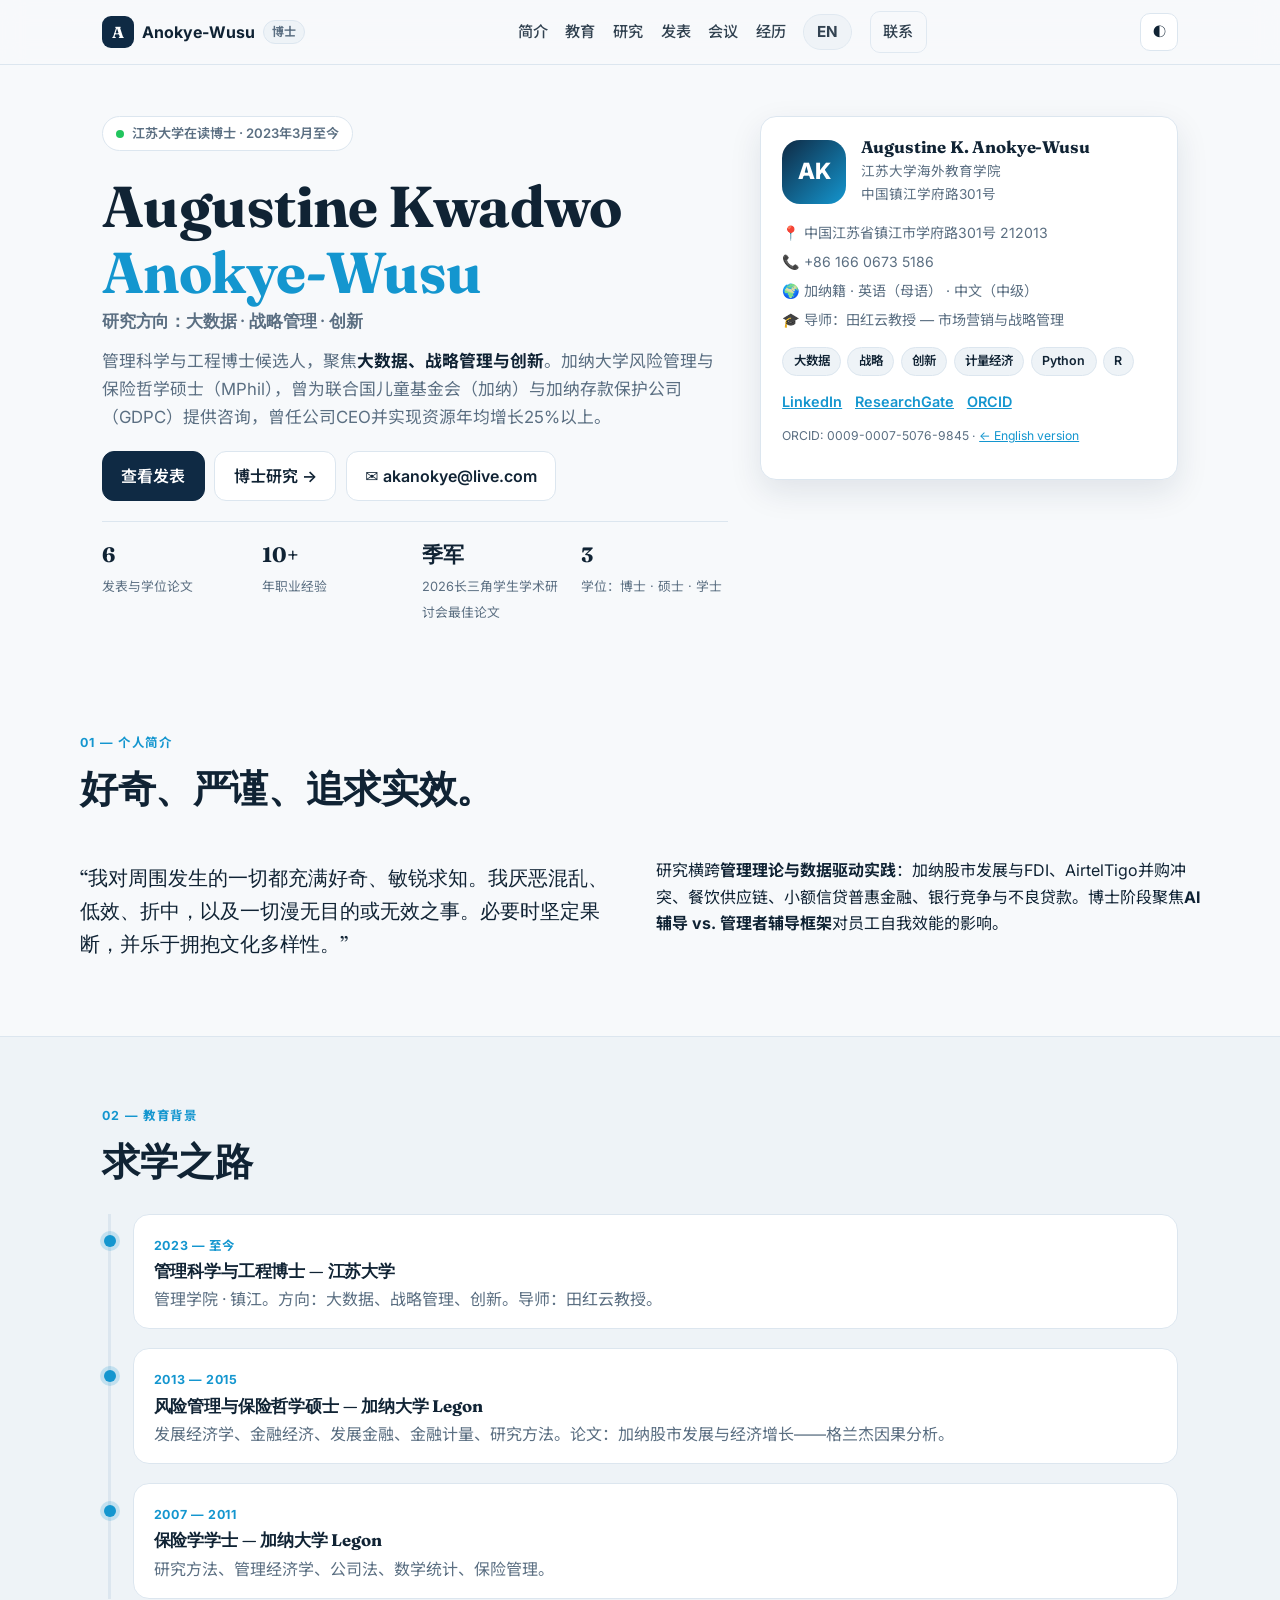
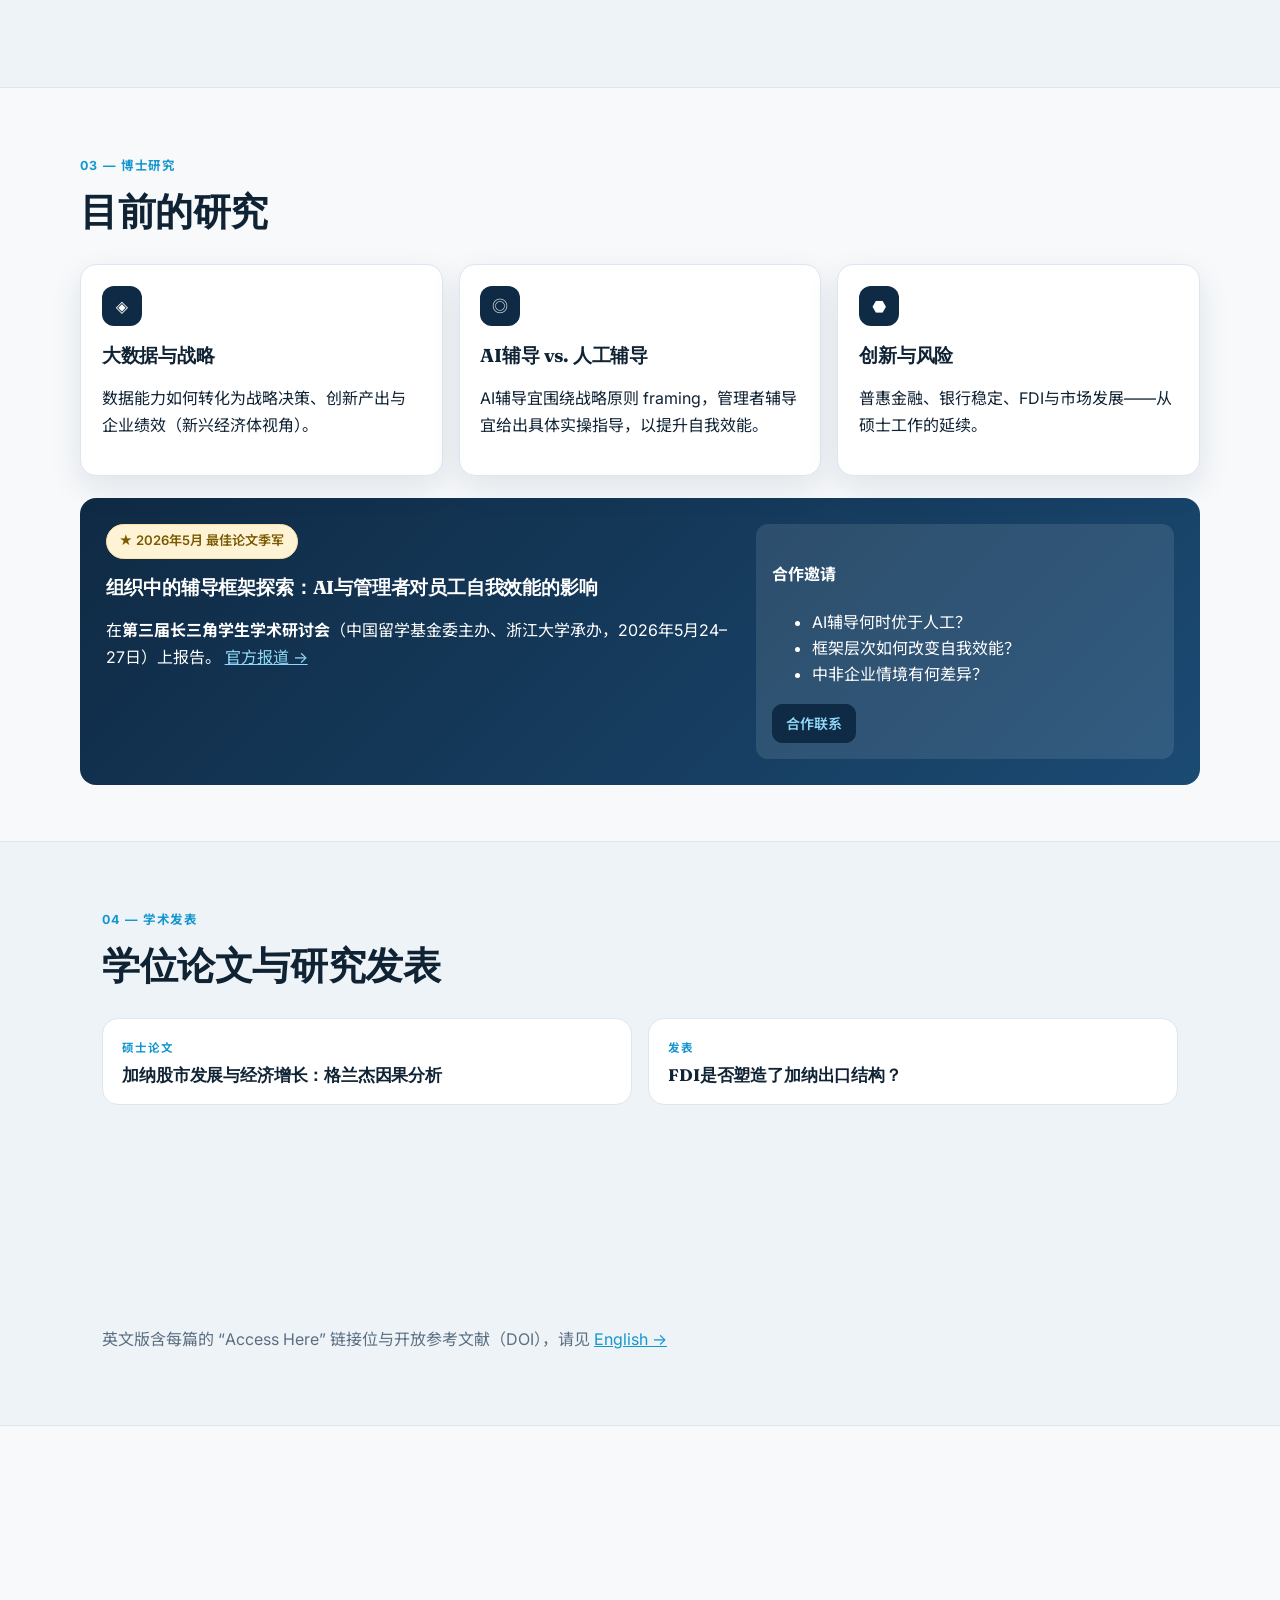
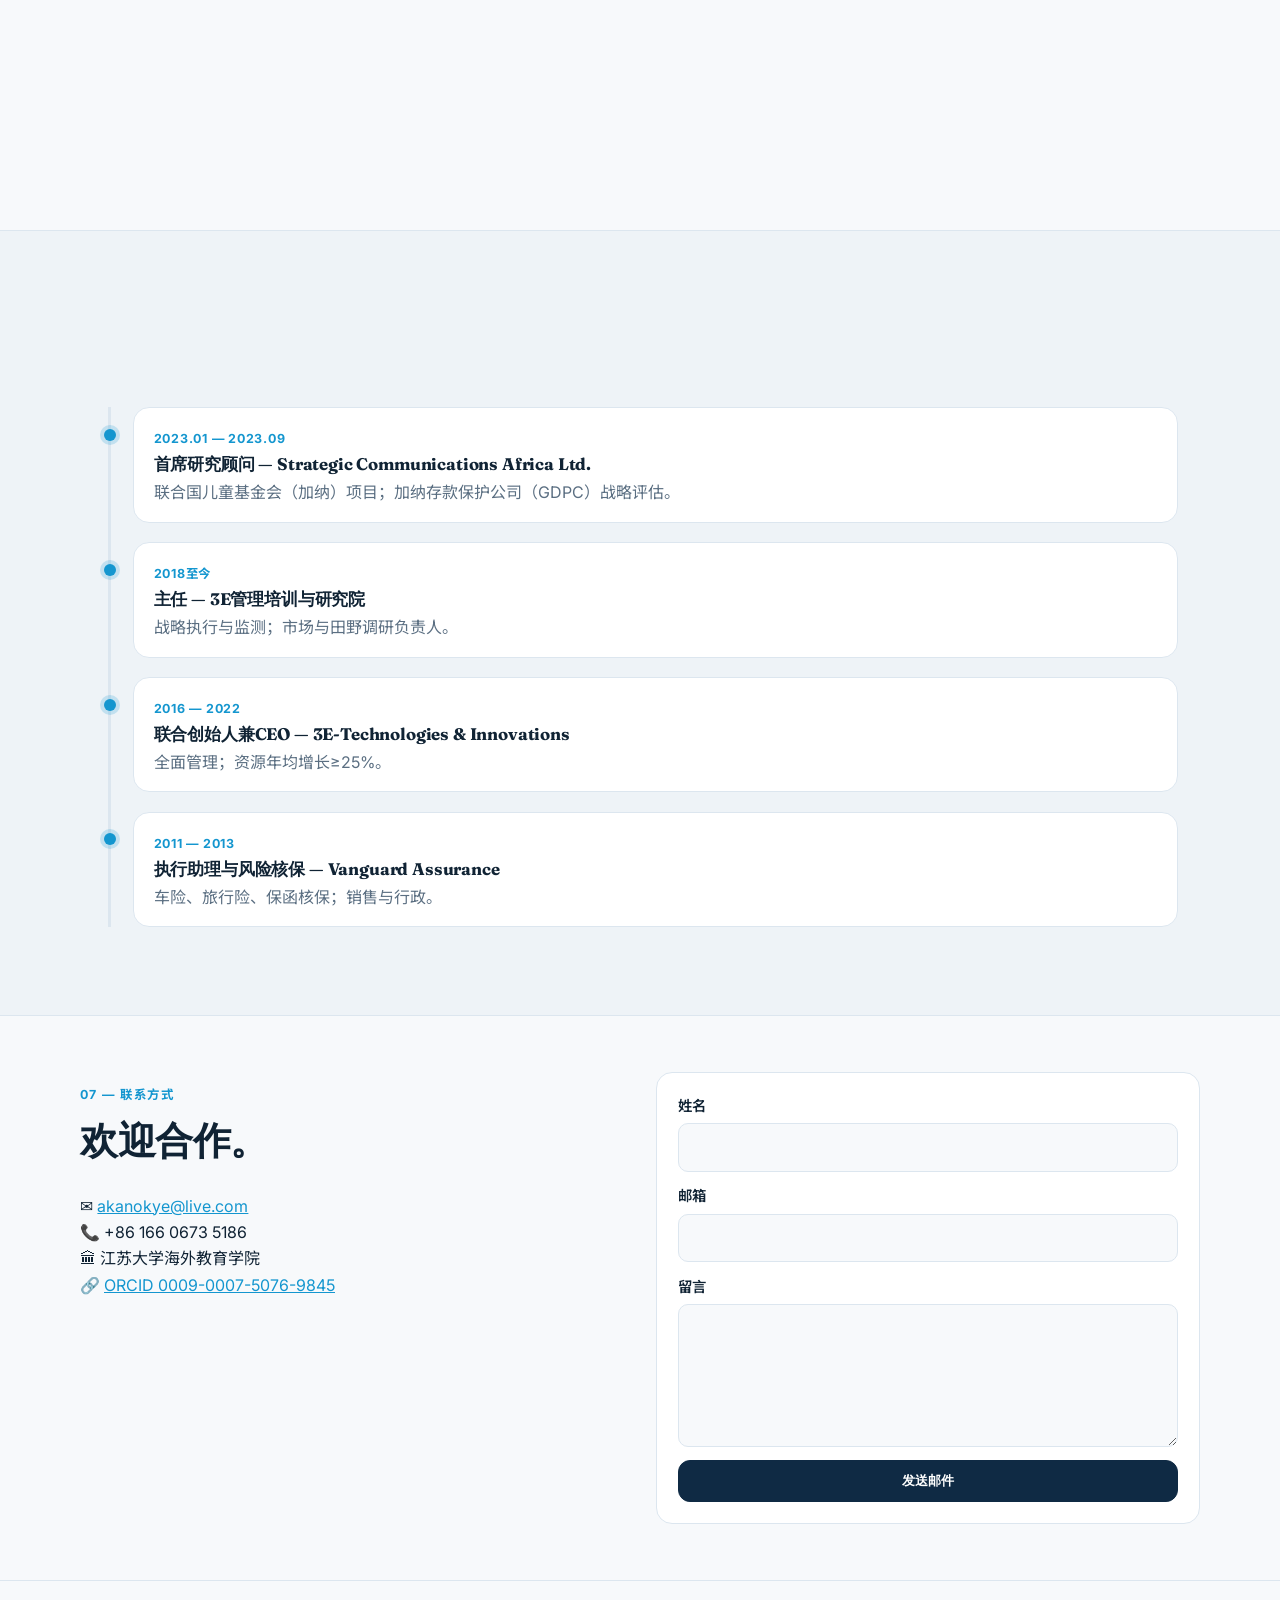
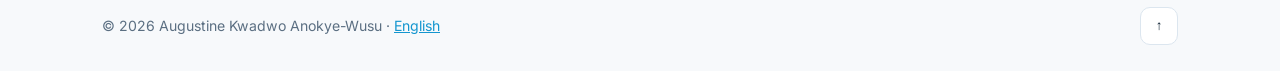
==== zh.html @ 836b4577 "Initial academic site: EN + Chinese, GitHub Pages ready" ====
<!DOCTYPE html>
<html lang="zh-CN" data-theme="light">
<head>
  <meta charset="UTF-8" />
  <meta name="viewport" content="width=device-width, initial-scale=1.0" />
  <title>Augustine Kwadwo Anokye-Wusu | 管理科学与工程博士</title>
  <meta name="description" content="江苏大学管理科学与工程博士候选人 Augustine Kwadwo Anokye-Wusu 学术主页：大数据、战略管理与创新。" />
  <link rel="preconnect" href="https://fonts.googleapis.com">
  <link rel="preconnect" href="https://fonts.gstatic.com" crossorigin>
  <link href="https://fonts.googleapis.com/css2?family=Fraunces:opsz,wght@9..144,500;9..144,600;9..144,700&family=Inter:wght@400;500;600;700&family=Noto+Sans+SC:wght@400;500;700&display=swap" rel="stylesheet">
  <link rel="stylesheet" href="css/style.css" />
  <style>body{font-family:'Inter','Noto Sans SC',system-ui,sans-serif}</style>
</head>
<body>
  <div class="scroll-progress" id="scrollProgress"></div>
  <header class="nav"><div class="container nav-inner">
    <a href="index.html" class="brand"><span class="brand-mark">A</span> Anokye-Wusu <em>博士</em></a>
    <nav class="nav-links" id="navLinks">
      <a href="#about">简介</a><a href="#education">教育</a><a href="#research">研究</a>
      <a href="#publications">发表</a><a href="#conferences">会议</a><a href="#experience">经历</a>
      <a href="index.html" class="lang-switch">EN</a>
      <a href="#contact" class="btn btn-sm">联系</a>
    </nav>
    <div class="nav-actions"><button id="themeToggle" class="icon-btn">◐</button><button id="menuBtn" class="icon-btn menu-btn">☰</button></div>
  </div></header>
  <main>
    <section class="hero container">
      <div class="hero-text reveal visible">
        <span class="pill"><span class="dot"></span> 江苏大学在读博士 · 2023年3月至今</span>
        <h1>Augustine Kwadwo <span class="accent">Anokye-Wusu</span></h1>
        <h2 class="typed-line">研究方向：大数据 · 战略管理 · 创新</h2>
        <p class="lead">管理科学与工程博士候选人，聚焦<strong>大数据、战略管理与创新</strong>。加纳大学风险管理与保险哲学硕士（MPhil），曾为联合国儿童基金会（加纳）与加纳存款保护公司（GDPC）提供咨询，曾任公司CEO并实现资源年均增长25%以上。</p>
        <div class="hero-cta">
          <a href="#publications" class="btn btn-primary">查看发表</a>
          <a href="#research" class="btn btn-ghost">博士研究 →</a>
          <a href="mailto:akanokye@live.com" class="btn btn-ghost">✉ akanokye@live.com</a>
        </div>
        <div class="hero-stats">
          <div><strong>6</strong><span>发表与学位论文</span></div>
          <div><strong>10+</strong><span>年职业经验</span></div>
          <div><strong>季军</strong><span>2026长三角学生学术研讨会最佳论文</span></div>
          <div><strong>3</strong><span>学位：博士 · 硕士 · 学士</span></div>
        </div>
      </div>
      <div class="hero-card reveal visible">
        <div class="profile-top">
          <div class="avatar photo-avatar"><img src="assets/profile.jpg" alt="Augustine" onerror="this.style.display='none'"><span>AK</span></div>
          <div><h3>Augustine K. Anokye-Wusu</h3><p>江苏大学海外教育学院<br>中国镇江学府路301号</p></div>
        </div>
        <ul class="profile-list">
          <li>📍 中国江苏省镇江市学府路301号 212013</li>
          <li>📞 +86 166 0673 5186</li>
          <li>🌍 加纳籍 · 英语（母语） · 中文（中级）</li>
          <li>🎓 导师：田红云教授 — 市场营销与战略管理</li>
        </ul>
        <div class="profile-tags"><span>大数据</span><span>战略</span><span>创新</span><span>计量经济</span><span>Python</span><span>R</span></div>
        <div class="profile-links">
          <a href="https://www.linkedin.com/in/akanokyewusu" target="_blank" rel="noopener">LinkedIn</a>
          <a href="https://www.researchgate.net/profile/Augustine-Anokye-Wusu?ev=hdr_xprf" target="_blank" rel="noopener">ResearchGate</a>
          <a href="https://orcid.org/0009-0007-5076-9845" target="_blank" rel="noopener">ORCID</a>
        </div>
        <p class="tiny-note">ORCID: 0009-0007-5076-9845 · <a href="index.html">← English version</a></p>
      </div>
    </section>

    <section id="about" class="section container">
      <p class="kicker reveal">01 — 个人简介</p><h2 class="reveal">好奇、严谨、追求实效。</h2>
      <div class="grid-2">
        <p class="reveal large-text">“我对周围发生的一切都充满好奇、敏锐求知。我厌恶混乱、低效、折中，以及一切漫无目的或无效之事。必要时坚定果断，并乐于拥抱文化多样性。”</p>
        <div class="reveal"><p>研究横跨<strong>管理理论与数据驱动实践</strong>：加纳股市发展与FDI、AirtelTigo并购冲突、餐饮供应链、小额信贷普惠金融、银行竞争与不良贷款。博士阶段聚焦<strong>AI辅导 vs. 管理者辅导框架</strong>对员工自我效能的影响。</p></div>
      </div>
    </section>

    <section id="education" class="section section-alt"><div class="container">
      <p class="kicker reveal">02 — 教育背景</p><h2 class="reveal">求学之路</h2>
      <div class="timeline">
        <article class="t-item reveal"><span class="t-date">2023 — 至今</span><h3>管理科学与工程博士 — 江苏大学</h3><p>管理学院 · 镇江。方向：大数据、战略管理、创新。导师：田红云教授。</p></article>
        <article class="t-item reveal"><span class="t-date">2013 — 2015</span><h3>风险管理与保险哲学硕士 — 加纳大学 Legon</h3><p>发展经济学、金融经济、发展金融、金融计量、研究方法。论文：加纳股市发展与经济增长——格兰杰因果分析。</p></article>
        <article class="t-item reveal"><span class="t-date">2007 — 2011</span><h3>保险学学士 — 加纳大学 Legon</h3><p>研究方法、管理经济学、公司法、数学统计、保险管理。</p></article>
      </div>
    </div></section>

    <section id="research" class="section container">
      <p class="kicker reveal">03 — 博士研究</p><h2 class="reveal">目前的研究</h2>
      <div class="cards-3">
        <div class="card reveal"><div class="card-icon">◈</div><h3>大数据与战略</h3><p>数据能力如何转化为战略决策、创新产出与企业绩效（新兴经济体视角）。</p></div>
        <div class="card reveal"><div class="card-icon">◎</div><h3>AI辅导 vs. 人工辅导</h3><p>AI辅导宜围绕战略原则 framing，管理者辅导宜给出具体实操指导，以提升自我效能。</p></div>
        <div class="card reveal"><div class="card-icon">⬣</div><h3>创新与风险</h3><p>普惠金融、银行稳定、FDI与市场发展——从硕士工作的延续。</p></div>
      </div>
      <div class="spotlight reveal"><div>
        <span class="pill pill-gold">★ 2026年5月 最佳论文季军</span>
        <h3>组织中的辅导框架探索：AI与管理者对员工自我效能的影响</h3>
        <p>在<strong>第三届长三角学生学术研讨会</strong>（中国留学基金委主办、浙江大学承办，2026年5月24–27日）上报告。 <a href="https://manager.ujs.edu.cn/info/1162/60057.htm" target="_blank" rel="noopener">官方报道 →</a></p>
      </div><div class="spot-side"><h4>合作邀请</h4><ul><li>AI辅导何时优于人工？</li><li>框架层次如何改变自我效能？</li><li>中非企业情境有何差异？</li></ul><a class="btn btn-sm btn-primary" href="mailto:akanokye@live.com">合作联系</a></div></div>
    </section>

    <section id="publications" class="section section-alt"><div class="container">
      <p class="kicker reveal">04 — 学术发表</p><h2 class="reveal">学位论文与研究发表</h2>
      <div class="pub-grid">
        <article class="pub reveal"><span class="pub-tag">硕士论文</span><h3>加纳股市发展与经济增长：格兰杰因果分析</h3></article>
        <article class="pub reveal"><span class="pub-tag">发表</span><h3>FDI是否塑造了加纳出口结构？</h3></article>
        <article class="pub reveal"><span class="pub-tag">发表</span><h3>并购后冲突：AirtelTigo加纳案例</h3></article>
        <article class="pub reveal"><span class="pub-tag">发表</span><h3>加纳餐饮与外卖行业的供应链管理实践</h3></article>
        <article class="pub reveal"><span class="pub-tag">发表</span><h3>小额信贷与新兴经济体普惠金融</h3></article>
        <article class="pub reveal"><span class="pub-tag">发表</span><h3>竞争与不良贷款：加纳银行业证据</h3></article>
      </div>
      <p class="muted">英文版含每篇的 “Access Here” 链接位与开放参考文献（DOI），请见 <a href="index.html#publications">English →</a></p>
    </div></section>

    <section id="conferences" class="section container">
      <p class="kicker reveal">05 — 会议与报告</p><h2 class="reveal">学术交流</h2>
      <div class="cards-2">
        <article class="card reveal"><span class="pub-tag">2026年5月 · 浙江大学</span><h3>第三届长三角学生学术研讨会</h3><p>论文报告 + 社会实践，获<strong>最佳论文/报告季军</strong>。</p></article>
        <article class="card reveal"><span class="pub-tag">2018 · KIC</span><h3>FishConnect Pitch — AgriTech决赛</h3><p>沟通与展示能力决赛入围。</p></article>
      </div>
    </section>

    <section id="experience" class="section section-alt"><div class="container">
      <p class="kicker reveal">06 — 工作经历</p><h2 class="reveal">职业与志愿经历</h2>
      <div class="timeline">
        <article class="t-item reveal"><span class="t-date">2023.01 — 2023.09</span><h3>首席研究顾问 — Strategic Communications Africa Ltd.</h3><p>联合国儿童基金会（加纳）项目；加纳存款保护公司（GDPC）战略评估。</p></article>
        <article class="t-item reveal"><span class="t-date">2018至今</span><h3>主任 — 3E管理培训与研究院</h3><p>战略执行与监测；市场与田野调研负责人。</p></article>
        <article class="t-item reveal"><span class="t-date">2016 — 2022</span><h3>联合创始人兼CEO — 3E-Technologies & Innovations</h3><p>全面管理；资源年均增长≥25%。</p></article>
        <article class="t-item reveal"><span class="t-date">2011 — 2013</span><h3>执行助理与风险核保 — Vanguard Assurance</h3><p>车险、旅行险、保函核保；销售与行政。</p></article>
      </div>
    </div></section>

    <section id="contact" class="section container"><div class="contact-grid">
      <div class="reveal"><p class="kicker">07 — 联系方式</p><h2>欢迎合作。</h2>
        <ul class="contact-list"><li>✉ <a href="mailto:akanokye@live.com">akanokye@live.com</a></li><li>📞 +86 166 0673 5186</li><li>🏛 江苏大学海外教育学院</li><li>🔗 <a href="https://orcid.org/0009-0007-5076-9845">ORCID 0009-0007-5076-9845</a></li></ul>
      </div>
      <form class="contact-form reveal" action="mailto:akanokye@live.com" method="post" enctype="text/plain">
        <label>姓名<input type="text" name="name" required></label>
        <label>邮箱<input type="email" name="email" required></label>
        <label>留言<textarea name="message" rows="5" required></textarea></label>
        <button class="btn btn-primary" type="submit">发送邮件</button>
      </form>
    </div></section>
  </main>
  <footer class="footer"><div class="container footer-inner"><p>© <span id="year"></span> Augustine Kwadwo Anokye-Wusu · <a href="index.html">English</a></p><button id="toTop" class="icon-btn">↑</button></div></footer>
  <script src="js/main.js"></script>
</body>
</html>
---- css/style.css ----
:root{
  --bg:#f7f9fb; --bg2:#eef3f7; --card:#ffffff; --ink:#102334; --muted:#5b6f82;
  --line:#dce6ef; --navy:#0f2a44; --navy2:#386287; --accent:#1496cf; --gold:#b98a1f;
  --radius:16px; --shadow:0 12px 32px rgba(15,42,68,.10);
  --font-body:'Inter',system-ui,sans-serif; --font-head:'Fraunces',Georgia,serif;
}
[data-theme="dark"]{
  --bg:#0b1622; --bg2:#0f1f31; --card:#13273c; --ink:#e8eef4; --muted:#9db0c2;
  --line:#22394f; --shadow:0 12px 32px rgba(0,0,0,.4);
}
*{box-sizing:border-box}
html{scroll-behavior:smooth}
body{margin:0;font-family:var(--font-body);background:var(--bg);color:var(--ink);line-height:1.65;transition:background .3s,color .3s}
.container{max-width:1120px;margin:0 auto;padding:0 22px}
h1,h2,h3{font-family:var(--font-head);line-height:1.15;letter-spacing:-.01em}
h2{font-size:clamp(1.7rem,3vw,2.4rem);margin:.3em 0 .8em}
a{color:var(--accent)}
.scroll-progress{position:fixed;top:0;left:0;height:3px;width:0;background:linear-gradient(90deg,var(--accent),#6fd3f5);z-index:99}
/* NAV */
.nav{position:sticky;top:0;z-index:50;background:color-mix(in srgb,var(--bg) 88%,transparent);backdrop-filter:blur(12px);border-bottom:1px solid var(--line)}
.nav-inner{display:flex;align-items:center;justify-content:space-between;height:64px}
.brand{font-weight:700;text-decoration:none;color:var(--ink);display:flex;align-items:center;gap:.5rem}
.brand-mark{width:32px;height:32px;border-radius:9px;background:var(--navy);color:#fff;display:grid;place-items:center;font-family:var(--font-head)}
.brand em{font-style:normal;background:var(--bg2);border:1px solid var(--line);border-radius:20px;padding:.05rem .5rem;font-size:.75rem;color:var(--muted)}
.nav-links{display:flex;gap:1.1rem;align-items:center}
.nav-links a{text-decoration:none;color:var(--ink);font-weight:500;font-size:.95rem;opacity:.85}
.nav-links a:hover{opacity:1;color:var(--accent)}
.nav-actions{display:flex;gap:.5rem}
.icon-btn{border:1px solid var(--line);background:var(--card);color:var(--ink);border-radius:10px;width:38px;height:38px;cursor:pointer}
.menu-btn{display:none}
/* BUTTONS */
.btn{display:inline-block;padding:.7rem 1.15rem;border-radius:12px;text-decoration:none;font-weight:600;border:1px solid var(--line);transition:transform .15s,box-shadow .2s}
.btn:hover{transform:translateY(-2px);box-shadow:var(--shadow)}
.btn-primary{background:var(--navy);color:#fff;border-color:var(--navy)}
.btn-ghost{background:var(--card);color:var(--ink)}
.btn-sm{padding:.45rem .8rem;font-size:.88rem;border-radius:10px}
/* HERO */
.hero{display:grid;grid-template-columns:1.35fr .9fr;gap:2rem;padding:3.2rem 22px 2.5rem;align-items:start}
.pill{display:inline-flex;align-items:center;gap:.5rem;background:var(--card);border:1px solid var(--line);border-radius:999px;padding:.35rem .8rem;font-size:.82rem;color:var(--muted);font-weight:600}
.dot{width:8px;height:8px;border-radius:50%;background:#22c55e;animation:pulse 1.8s infinite}
@keyframes pulse{0%,100%{transform:scale(1);opacity:1}50%{transform:scale(1.5);opacity:.5}}
.hero h1{font-size:clamp(2.2rem,5vw,3.6rem);margin:.4em 0 .1em}
.accent{color:var(--accent)}
.typed-line{font-family:var(--font-body);font-weight:600;font-size:1.05rem;color:var(--muted)}
.caret{animation:blink 1s steps(1) infinite;color:var(--accent)}
@keyframes blink{50%{opacity:0}}
.lead{font-size:1.05rem;color:var(--muted)}
.lead strong{color:var(--ink)}
.hero-cta{display:flex;flex-wrap:wrap;gap:.6rem;margin:1.2rem 0}
.hero-stats{display:grid;grid-template-columns:repeat(4,1fr);gap:.8rem;margin-top:1rem;border-top:1px solid var(--line);padding-top:1rem}
.hero-stats strong{display:block;font-size:1.3rem;font-family:var(--font-head)}
.hero-stats span{font-size:.8rem;color:var(--muted)}
.hero-card{background:var(--card);border:1px solid var(--line);border-radius:var(--radius);padding:1.3rem;box-shadow:var(--shadow);position:sticky;top:84px}
.profile-top{display:flex;gap:.9rem;align-items:center}
.avatar{width:64px;height:64px;border-radius:18px;background:linear-gradient(135deg,var(--navy),var(--accent));color:#fff;display:grid;place-items:center;font-weight:800;font-size:1.4rem;flex-shrink:0;position:relative;overflow:hidden}
.photo-avatar img{position:absolute;inset:0;width:100%;height:100%;object-fit:cover}
.photo-avatar span{position:relative;z-index:0}
.photo-avatar img:not([style*="none"]){z-index:1}
.lang-switch{border:1px solid var(--line);border-radius:999px;padding:.3rem .8rem !important;font-weight:700 !important;background:var(--bg2)}
.profile-top h3{margin:0;font-size:1.05rem}
.profile-top p{margin:.2rem 0 0;font-size:.85rem;color:var(--muted)}
.profile-list{list-style:none;padding:0;margin:1rem 0;font-size:.88rem;color:var(--muted)}
.profile-list li{margin:.35rem 0}
.profile-tags{display:flex;flex-wrap:wrap;gap:.4rem}
.profile-tags span{background:var(--bg2);border:1px solid var(--line);border-radius:999px;padding:.2rem .65rem;font-size:.78rem;font-weight:600}
.profile-links{display:flex;gap:.8rem;margin-top:.9rem;font-weight:600;font-size:.9rem}
.tiny-note{font-size:.76rem;color:var(--muted)}
/* SECTIONS */
.section{padding:3.5rem 0}
.section-alt{background:var(--bg2);border-top:1px solid var(--line);border-bottom:1px solid var(--line)}
.kicker{color:var(--accent);font-weight:700;letter-spacing:.12em;text-transform:uppercase;font-size:.78rem}
.large-text{font-size:1.25rem;font-family:var(--font-head)}
.grid-2{display:grid;grid-template-columns:1fr 1fr;gap:2rem}
.check-list{padding-left:1.1rem;color:var(--muted)}
.muted{color:var(--muted)}
/* TIMELINE */
.timeline{border-left:3px solid var(--line);margin:1.5rem 0 2rem 6px;padding-left:1.4rem;display:grid;gap:1.2rem}
.t-item{background:var(--card);border:1px solid var(--line);border-radius:var(--radius);padding:1rem 1.2rem;position:relative;transition:transform .2s}
.t-item:hover{transform:translateX(4px)}
.t-item::before{content:"";position:absolute;left:calc(-1.4rem - 8px);top:1.3rem;width:12px;height:12px;border-radius:50%;background:var(--accent);box-shadow:0 0 0 4px color-mix(in srgb,var(--accent) 20%,transparent)}
.t-date{font-size:.78rem;font-weight:700;color:var(--accent);text-transform:uppercase;letter-spacing:.06em}
.t-item h3{margin:.3rem 0;font-size:1.05rem}
.t-item p{margin:.3rem 0 0;color:var(--muted)}
.cert-grid{display:grid;grid-template-columns:repeat(4,1fr);gap:.8rem}
.cert{background:var(--card);border:1px solid var(--line);border-radius:12px;padding:.8rem}
/* CARDS */
.cards-3{display:grid;grid-template-columns:repeat(3,1fr);gap:1rem}
.cards-2{display:grid;grid-template-columns:1fr 1fr;gap:1rem}
.card{background:var(--card);border:1px solid var(--line);border-radius:var(--radius);padding:1.3rem;box-shadow:var(--shadow);transition:transform .2s}
.card:hover{transform:translateY(-4px)}
.card-icon{width:40px;height:40px;border-radius:12px;background:var(--navy);color:#fff;display:grid;place-items:center;margin-bottom:.6rem}
.spotlight{display:grid;grid-template-columns:1.5fr 1fr;gap:1.5rem;background:linear-gradient(135deg,var(--navy),#1b4a73);color:#fff;border-radius:var(--radius);padding:1.6rem;margin-top:1.4rem}
.spotlight a{color:#8fd8f8}
.pill-gold{background:#fff3d6;color:#7a5a00;border-color:#ffe1a1}
.spot-side{background:rgba(255,255,255,.1);border-radius:12px;padding:1rem}
/* PUBS */
.filters{display:flex;gap:.5rem;flex-wrap:wrap;margin:1rem 0}
.filter-btn{border:1px solid var(--line);background:var(--card);color:var(--ink);border-radius:999px;padding:.45rem 1rem;cursor:pointer;font-weight:600}
.filter-btn.active{background:var(--navy);color:#fff;border-color:var(--navy)}
.pub-grid{display:grid;grid-template-columns:1fr 1fr;gap:1rem}
.pub{background:var(--card);border:1px solid var(--line);border-radius:var(--radius);padding:1.2rem;display:flex;flex-direction:column;gap:.5rem}
.pub.hide{display:none}
.pub-tag{font-size:.72rem;font-weight:700;letter-spacing:.08em;text-transform:uppercase;color:var(--accent)}
.pub h3{margin:0;font-size:1.05rem}
.pub p{color:var(--muted);font-size:.93rem;margin:0}
.pub-links{display:flex;gap:.6rem;flex-wrap:wrap;margin-top:.5rem;align-items:center}
.pub-links a:not(.btn){font-size:.85rem;font-weight:600}
.ref-title{margin-top:2rem}
.ref-grid{display:grid;grid-template-columns:repeat(3,1fr);gap:1rem}
.ref{background:var(--card);border:1px dashed var(--line);border-radius:12px;padding:1rem;display:grid;gap:.4rem;font-size:.9rem}
/* SKILLS */
.skills-grid{display:grid;grid-template-columns:repeat(3,1fr);gap:1rem}
.skill{background:var(--card);border:1px solid var(--line);border-radius:var(--radius);padding:1.1rem}
.bar{background:var(--bg2);border-radius:999px;height:10px;overflow:hidden;border:1px solid var(--line)}
.bar i{display:block;height:100%;width:0;background:linear-gradient(90deg,var(--navy2),var(--accent));border-radius:999px;transition:width 1.2s ease}
.skill p{font-size:.87rem;color:var(--muted)}
/* CONTACT */
.contact-grid{display:grid;grid-template-columns:1fr 1fr;gap:2rem}
.contact-list{list-style:none;padding:0}
.contact-form{background:var(--card);border:1px solid var(--line);border-radius:var(--radius);padding:1.3rem;display:grid;gap:.8rem}
.contact-form label{display:grid;gap:.35rem;font-weight:600;font-size:.9rem}
.contact-form input,.contact-form textarea{border:1px solid var(--line);border-radius:10px;padding:.7rem;background:var(--bg);color:var(--ink);font:inherit}
.footer{border-top:1px solid var(--line);padding:1.2rem 0}
.footer-inner{display:flex;justify-content:space-between;align-items:center;color:var(--muted);font-size:.88rem}
/* REVEAL */
.reveal{opacity:0;transform:translateY(22px);transition:opacity .7s ease,transform .7s ease}
.reveal.visible{opacity:1;transform:none}
@media(max-width:900px){
  .hero,.grid-2,.cards-3,.cards-2,.pub-grid,.skills-grid,.contact-grid,.spotlight{grid-template-columns:1fr}
  .hero-stats{grid-template-columns:1fr 1fr}
  .cert-grid,.ref-grid{grid-template-columns:1fr 1fr}
  .menu-btn{display:block}
  .nav-links{position:fixed;top:64px;right:0;left:0;background:var(--card);border-bottom:1px solid var(--line);flex-direction:column;padding:1rem;display:none}
  .nav-links.open{display:flex}
  .hero-card{position:static}
}
@media(max-width:560px){.cert-grid,.ref-grid{grid-template-columns:1fr}}
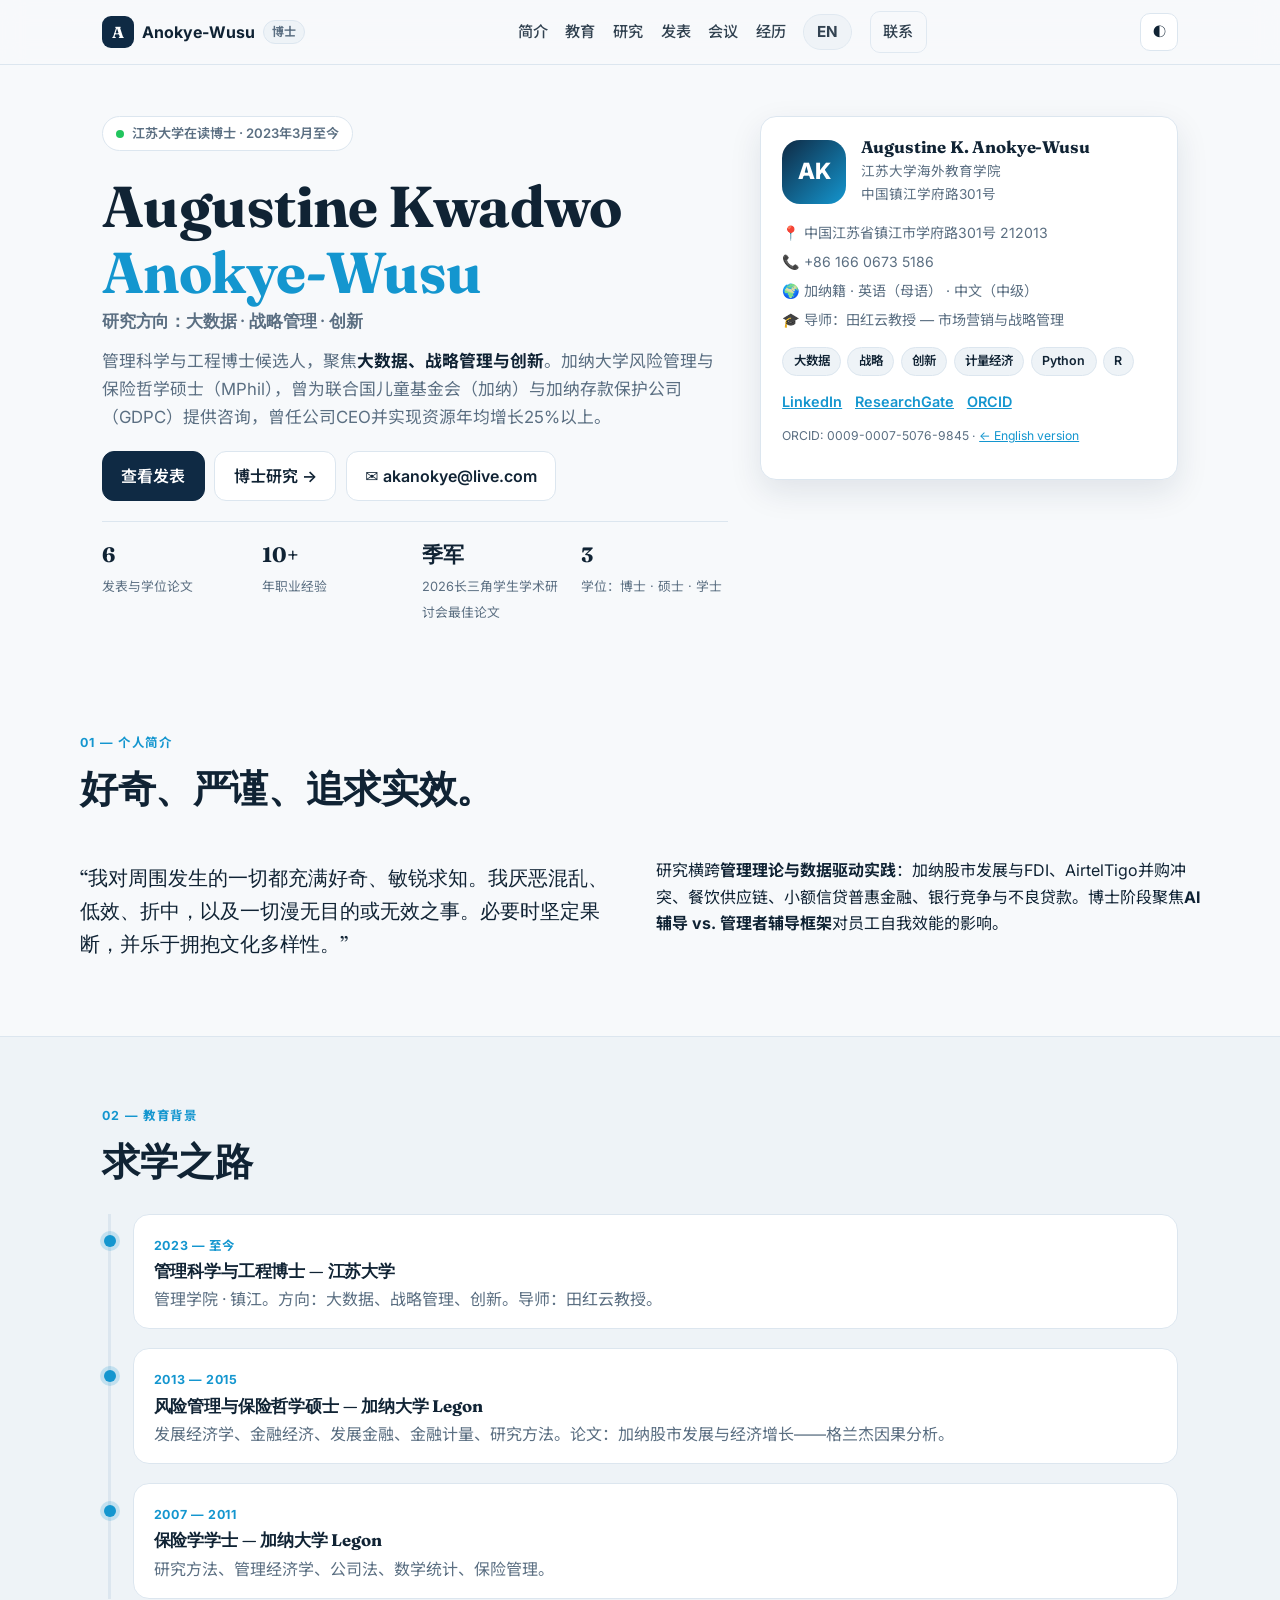
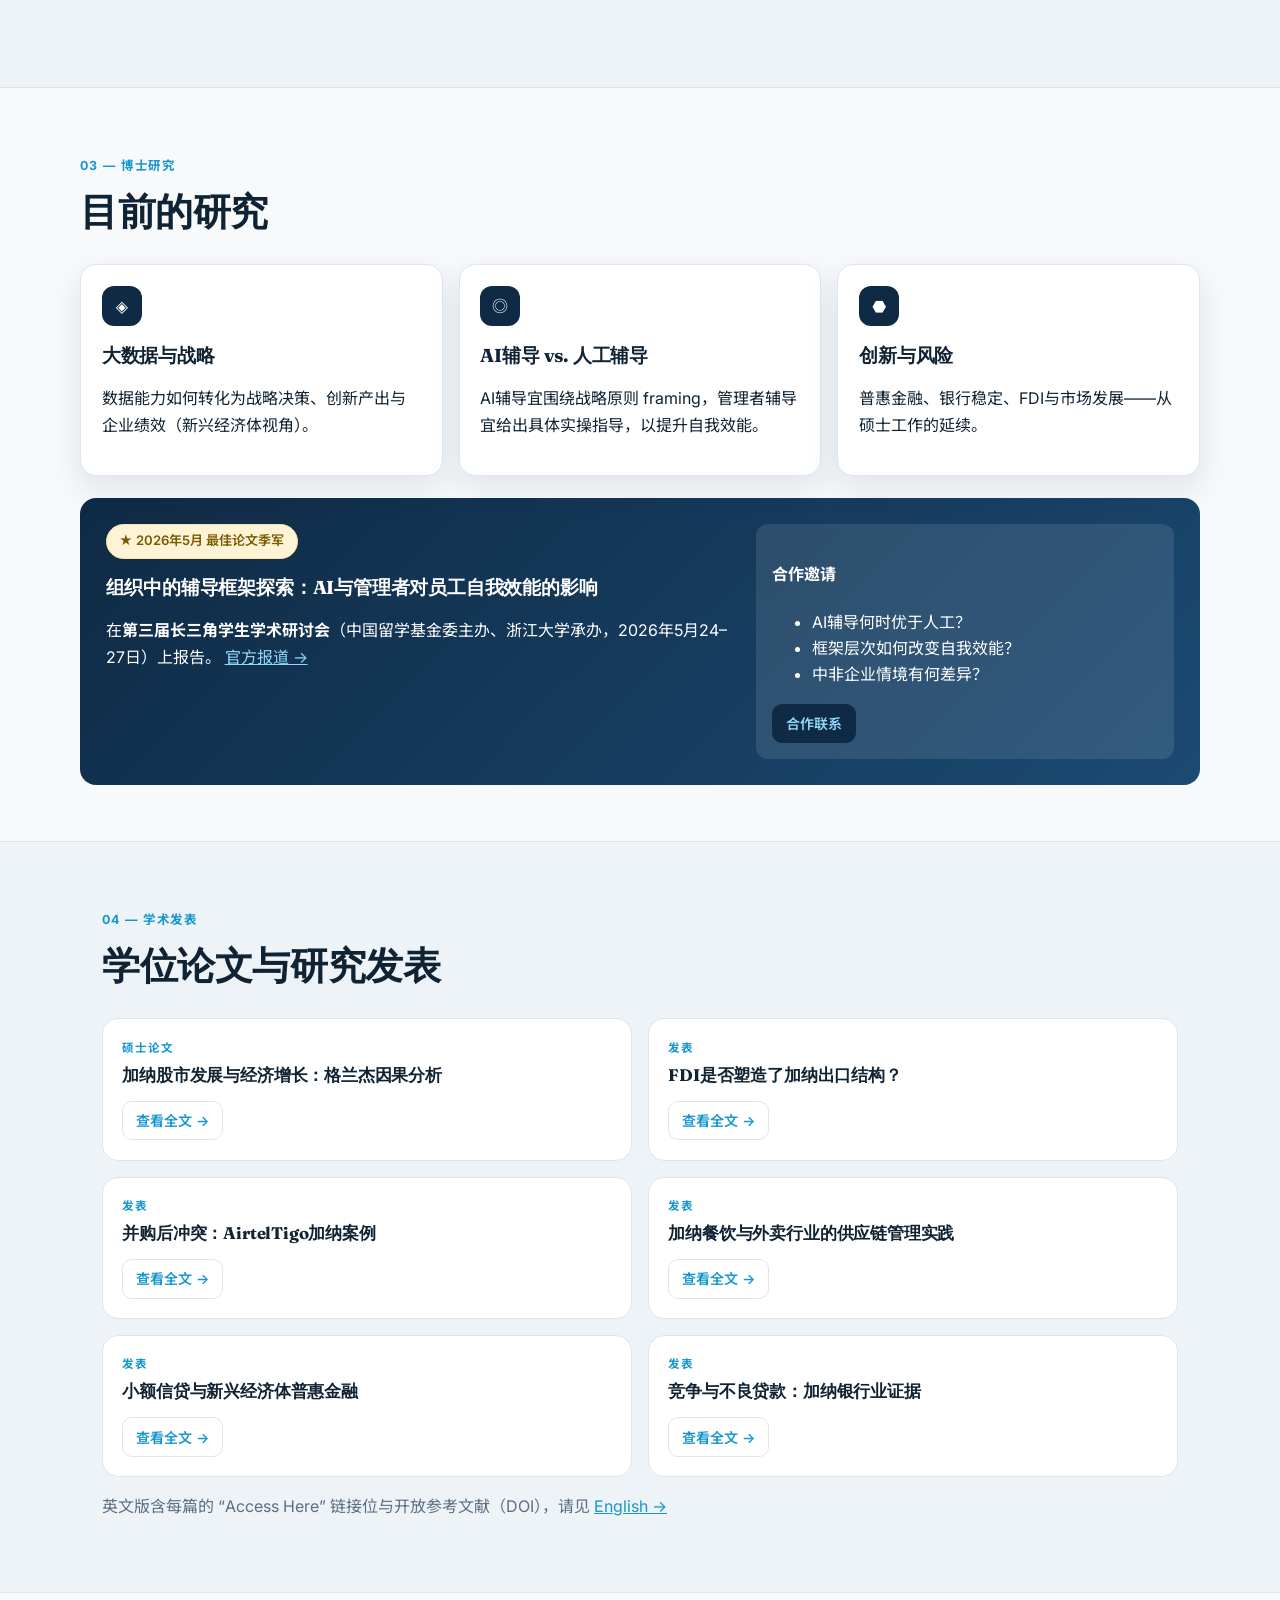
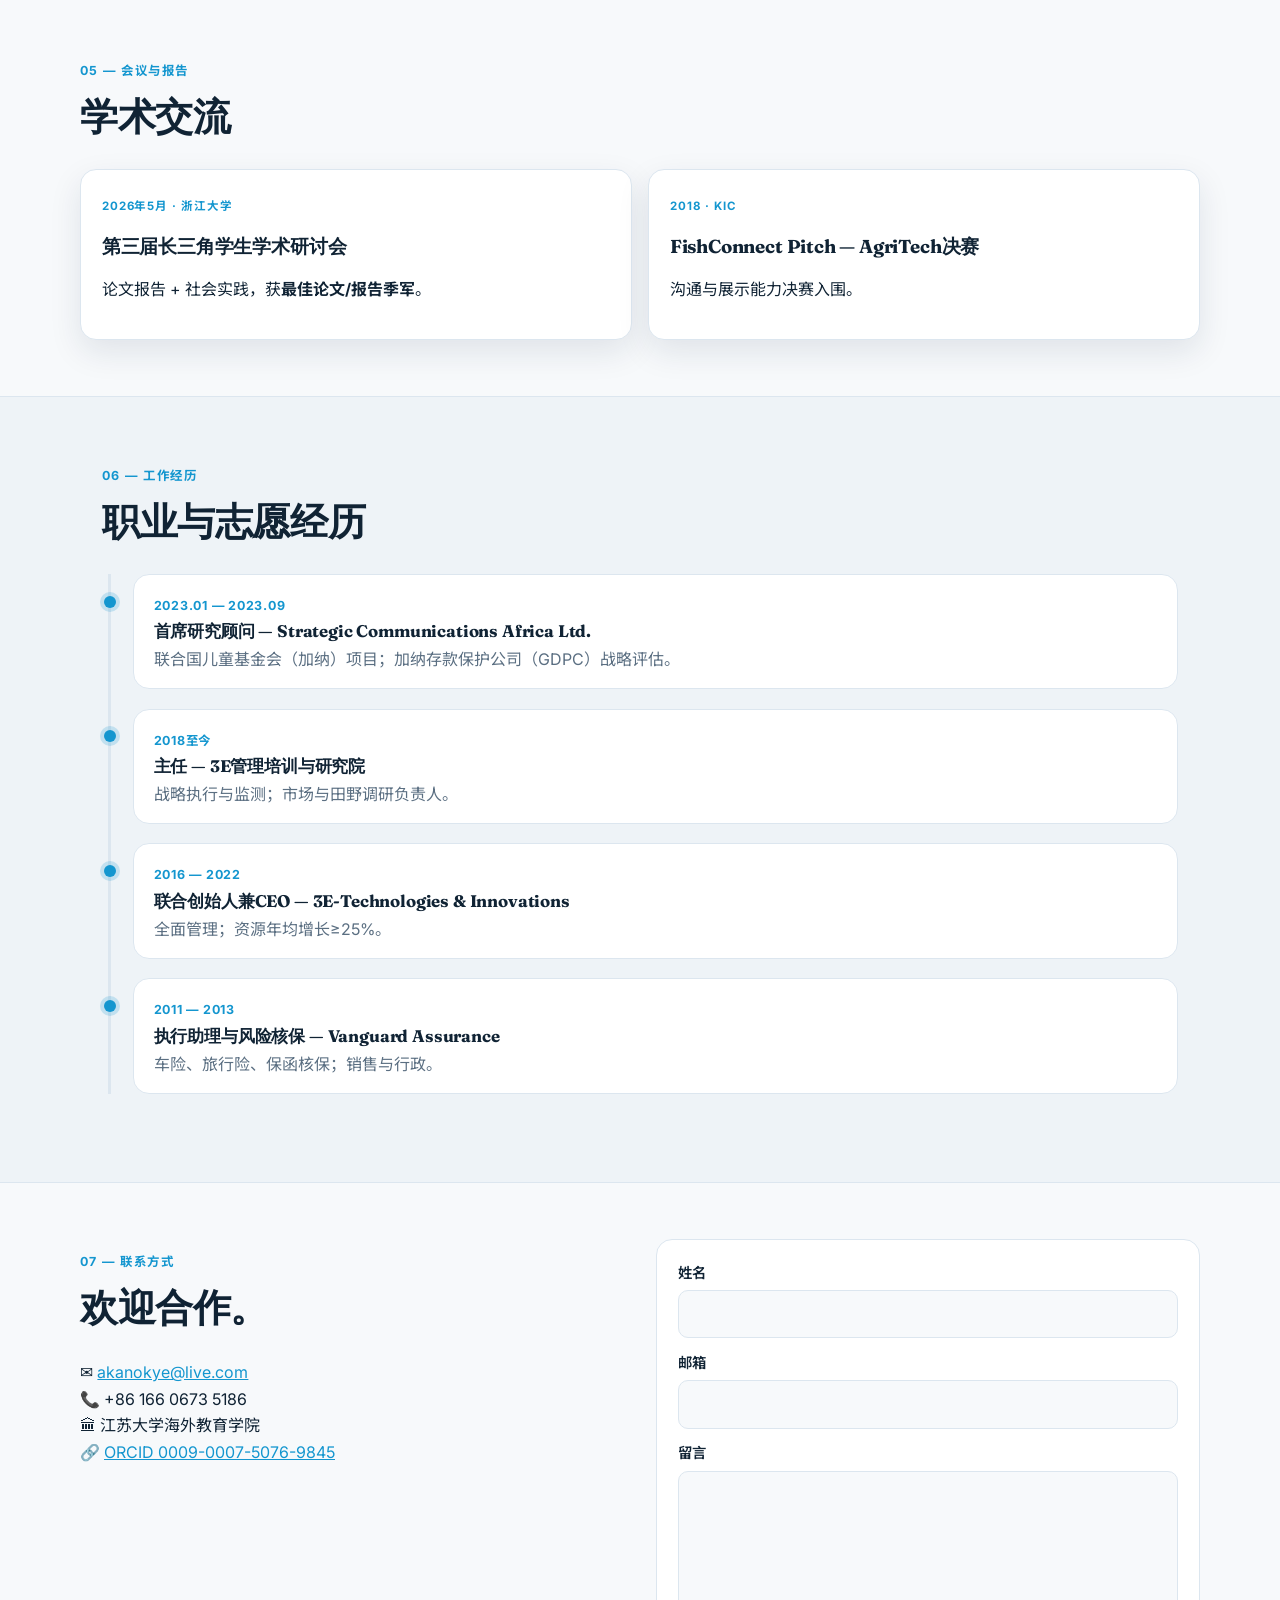
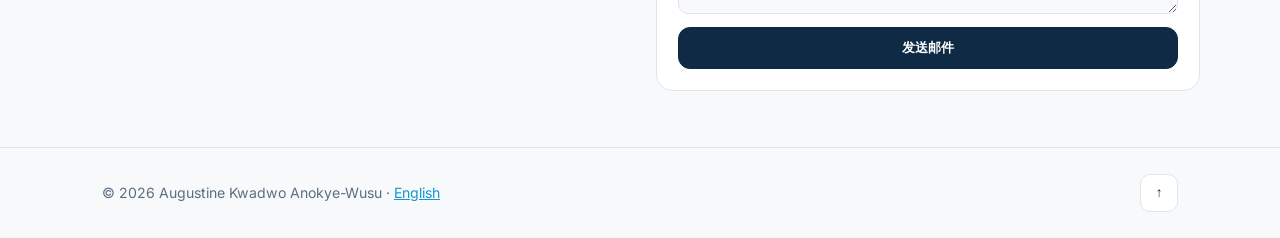
==== commit d801d261: "Wire 6 publication URLs (UG repository + ResearchGate), update README" ====
--- a/zh.html
+++ b/zh.html
@@ -97,12 +97,12 @@
     <section id="publications" class="section section-alt"><div class="container">
       <p class="kicker reveal">04 — 学术发表</p><h2 class="reveal">学位论文与研究发表</h2>
       <div class="pub-grid">
-        <article class="pub reveal"><span class="pub-tag">硕士论文</span><h3>加纳股市发展与经济增长：格兰杰因果分析</h3></article>
-        <article class="pub reveal"><span class="pub-tag">发表</span><h3>FDI是否塑造了加纳出口结构？</h3></article>
-        <article class="pub reveal"><span class="pub-tag">发表</span><h3>并购后冲突：AirtelTigo加纳案例</h3></article>
-        <article class="pub reveal"><span class="pub-tag">发表</span><h3>加纳餐饮与外卖行业的供应链管理实践</h3></article>
-        <article class="pub reveal"><span class="pub-tag">发表</span><h3>小额信贷与新兴经济体普惠金融</h3></article>
-        <article class="pub reveal"><span class="pub-tag">发表</span><h3>竞争与不良贷款：加纳银行业证据</h3></article>
+        <article class="pub reveal"><span class="pub-tag">硕士论文</span><h3>加纳股市发展与经济增长：格兰杰因果分析</h3><div class="pub-links"><a href="http://197.255.68.203/handle/123456789/21995" target="_blank" rel="noopener" class="btn btn-sm">查看全文 →</a></div></article>
+        <article class="pub reveal"><span class="pub-tag">发表</span><h3>FDI是否塑造了加纳出口结构？</h3><div class="pub-links"><a href="https://www.researchgate.net/publication/358461974_DOES_FDI_SHAPE_THE_DISTRIBUTION_OF_GHANA%27S_EXPORT_BASKET" target="_blank" rel="noopener" class="btn btn-sm">查看全文 →</a></div></article>
+        <article class="pub reveal"><span class="pub-tag">发表</span><h3>并购后冲突：AirtelTigo加纳案例</h3><div class="pub-links"><a href="https://www.researchgate.net/publication/356718440_Post-Merger_Conflicts_Perspectives_from_AirtelTigo_Ghana_Limited" target="_blank" rel="noopener" class="btn btn-sm">查看全文 →</a></div></article>
+        <article class="pub reveal"><span class="pub-tag">发表</span><h3>加纳餐饮与外卖行业的供应链管理实践</h3><div class="pub-links"><a href="https://www.researchgate.net/publication/356683039_Supply_Chain_Management_Practices_in_Ghana%27s_Restaurant_and_Food_Delivery_Service_Industry" target="_blank" rel="noopener" class="btn btn-sm">查看全文 →</a></div></article>
+        <article class="pub reveal"><span class="pub-tag">发表</span><h3>小额信贷与新兴经济体普惠金融</h3><div class="pub-links"><a href="https://www.researchgate.net/publication/356717969_MICROFINANCE_INSTITUTIONS_AND_FINANCIAL_INCLUSION_IN_EMERGING_ECONOMIES" target="_blank" rel="noopener" class="btn btn-sm">查看全文 →</a></div></article>
+        <article class="pub reveal"><span class="pub-tag">发表</span><h3>竞争与不良贷款：加纳银行业证据</h3><div class="pub-links"><a href="https://www.researchgate.net/publication/338801748_COMPETITION_AND_NON-PERFORMING_LOANS_EVIDENCE_FROM_THE_GHANAIAN_BANKING_INDUSTRY" target="_blank" rel="noopener" class="btn btn-sm">查看全文 →</a></div></article>
       </div>
       <p class="muted">英文版含每篇的 “Access Here” 链接位与开放参考文献（DOI），请见 <a href="index.html#publications">English →</a></p>
     </div></section>
